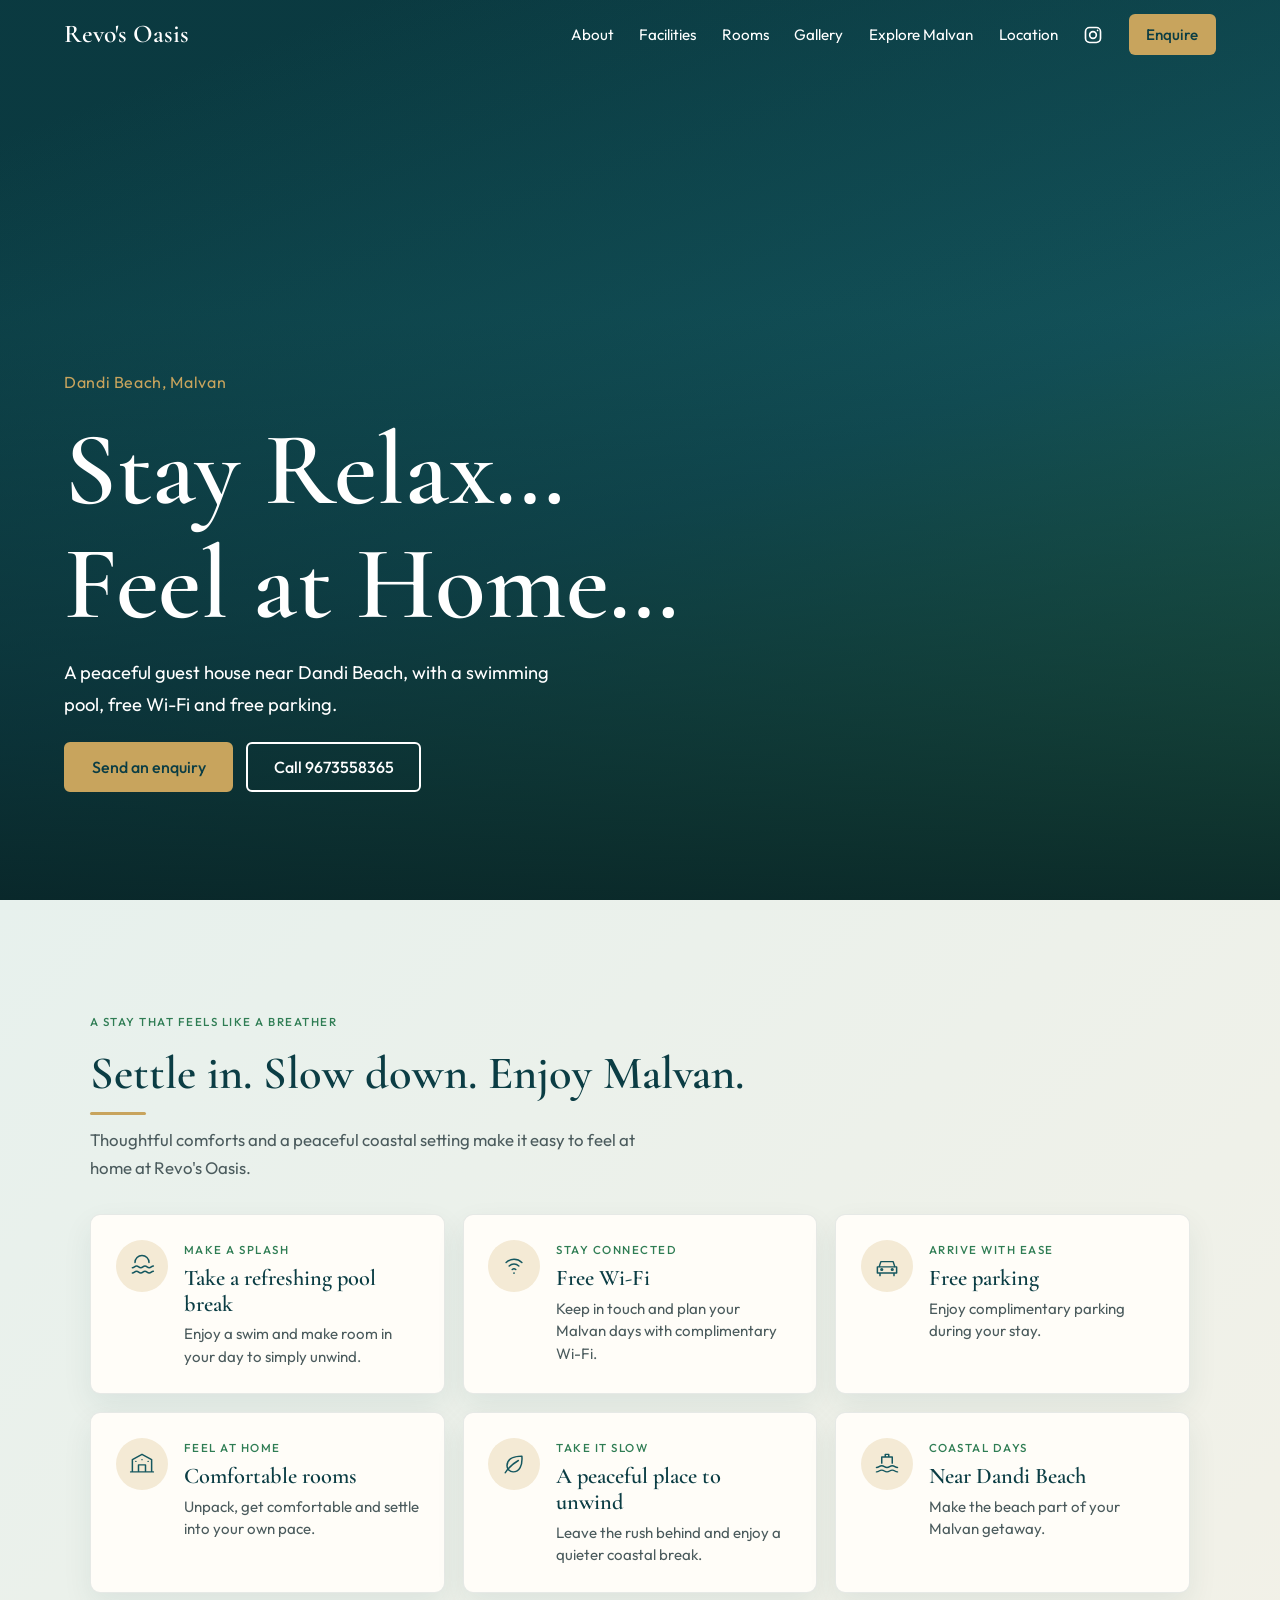
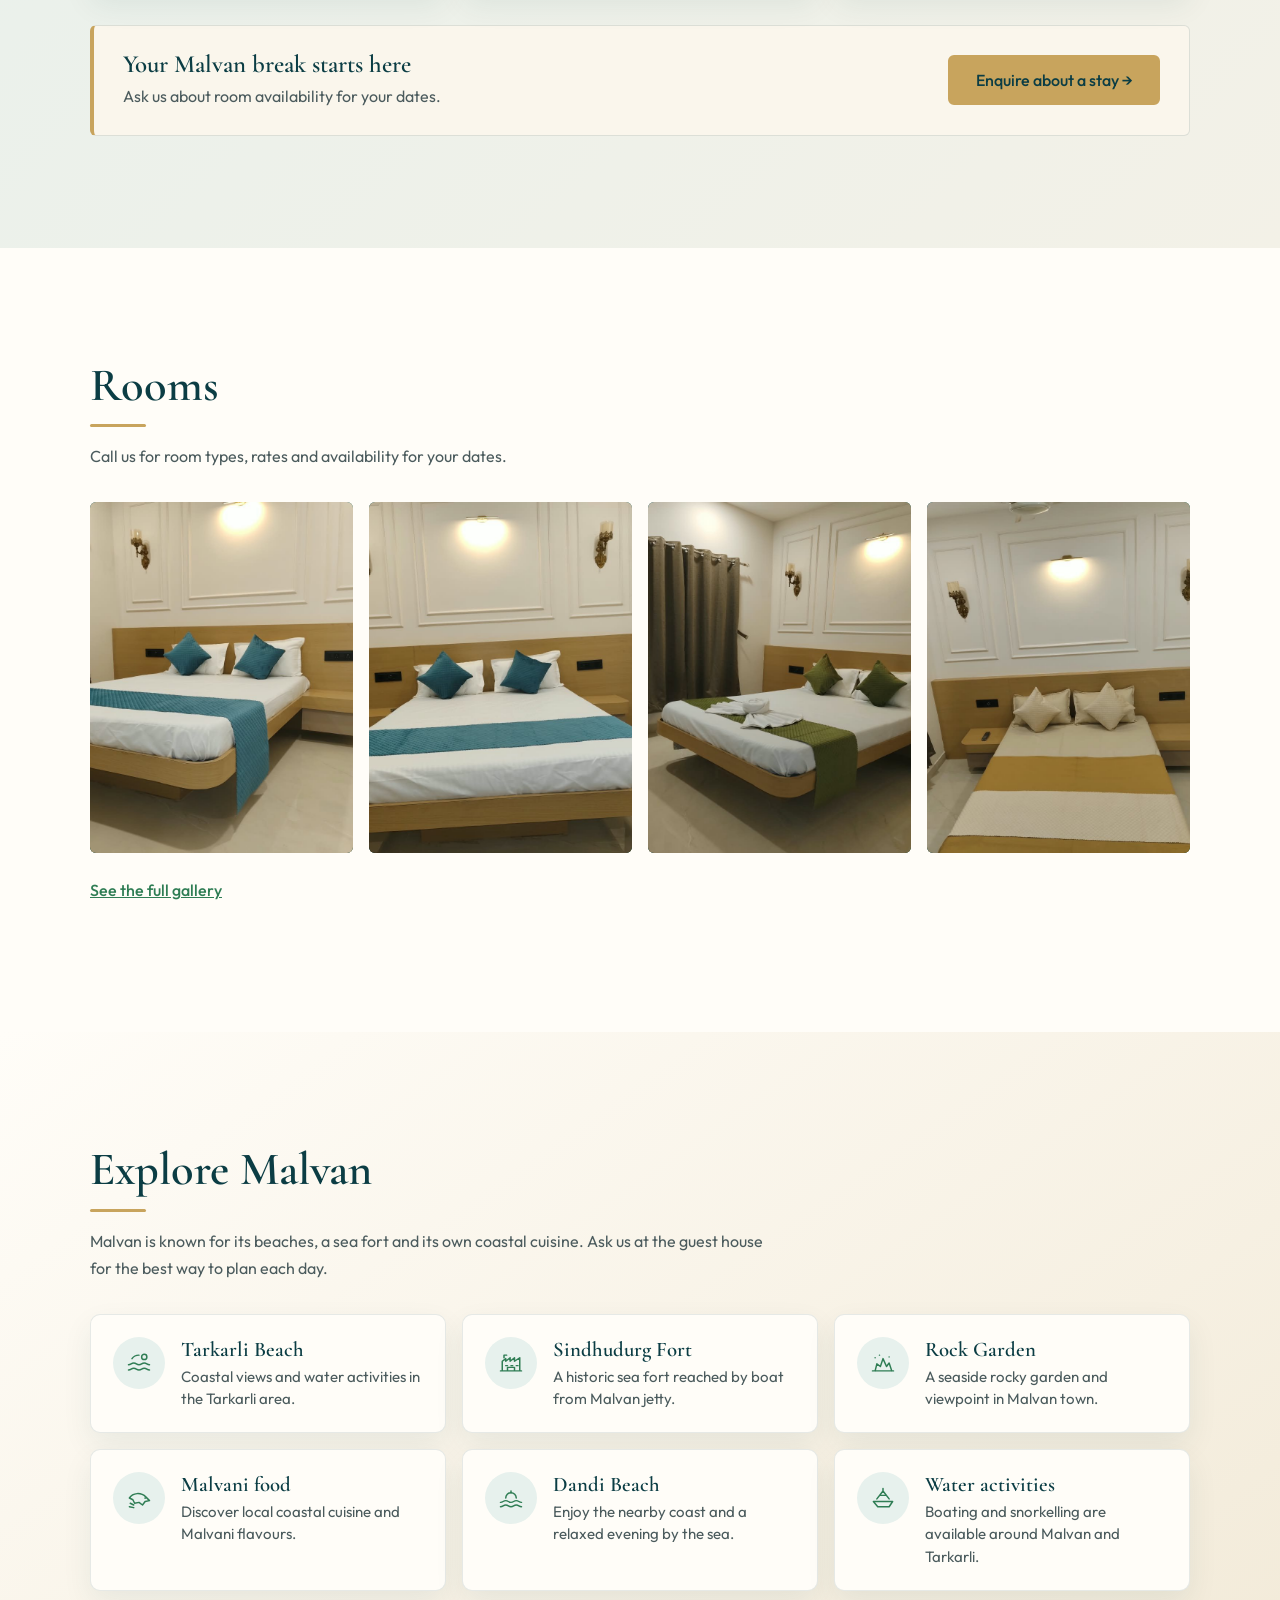
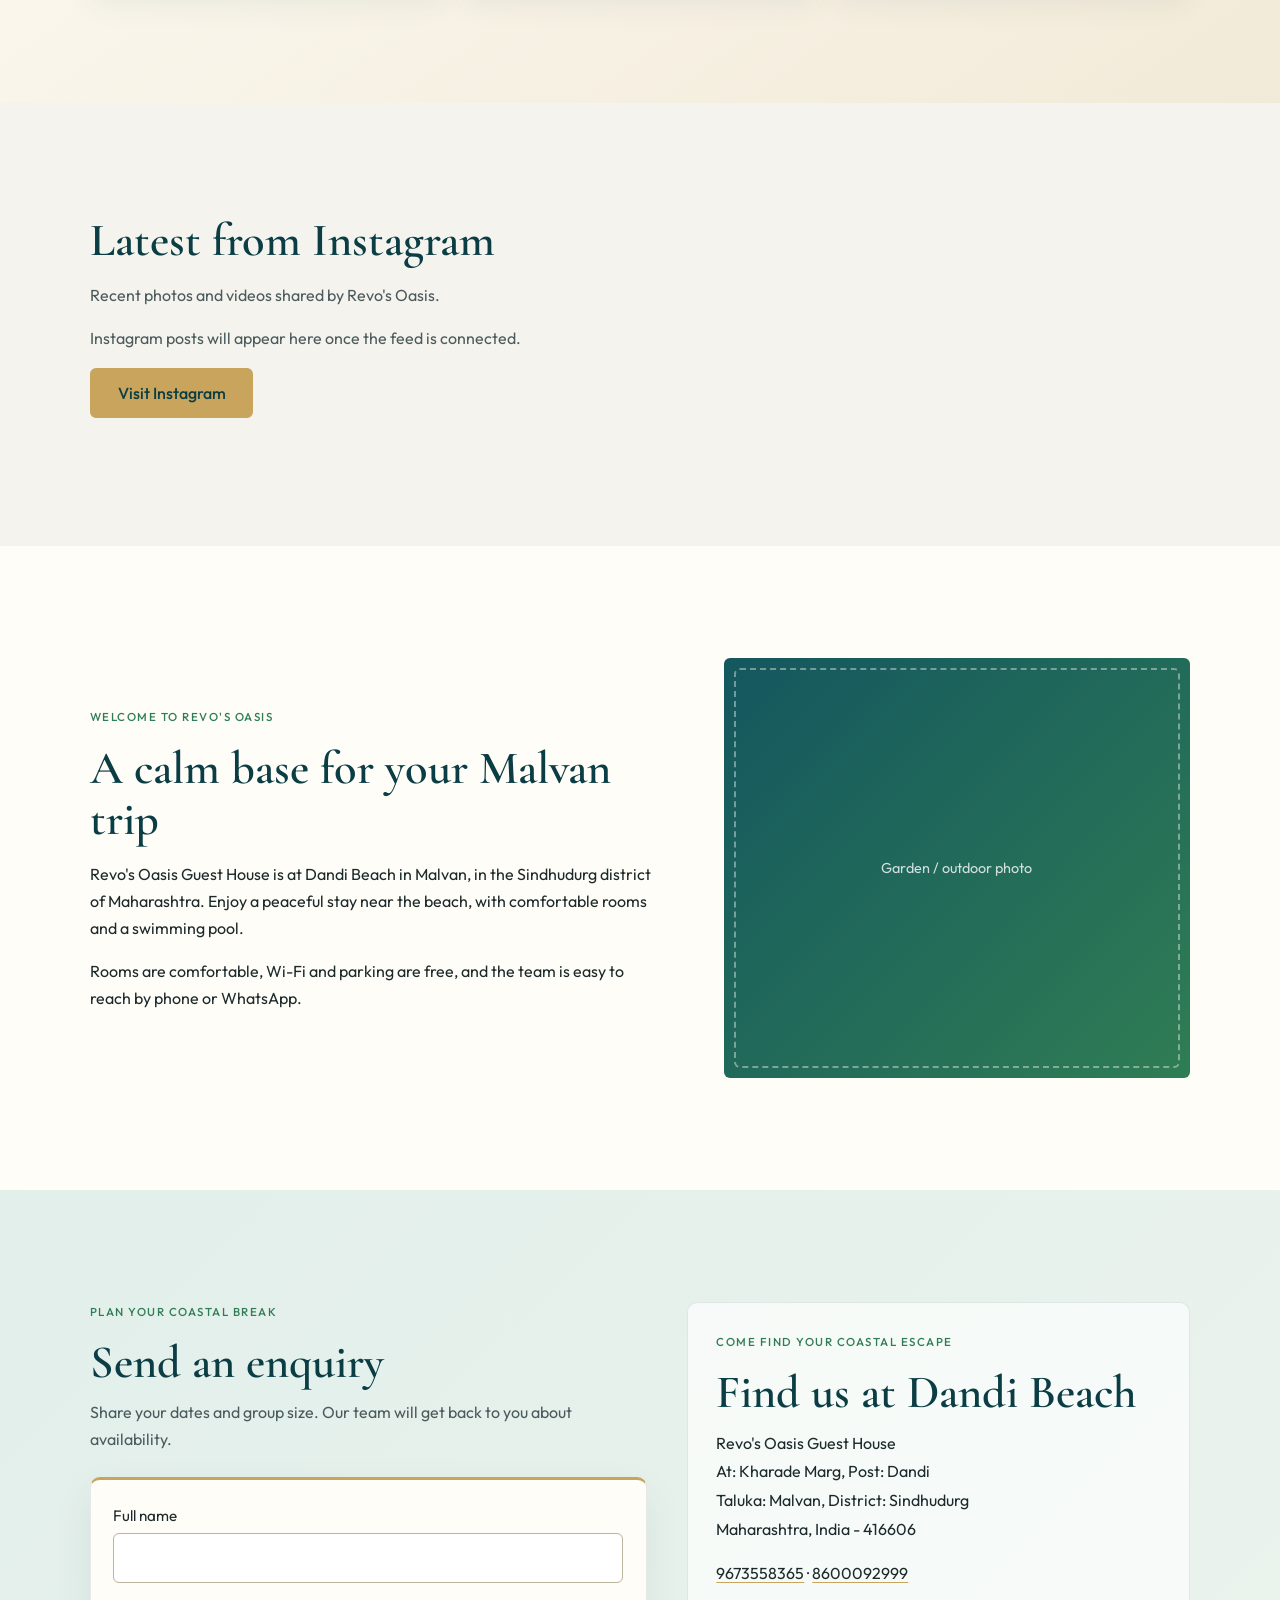
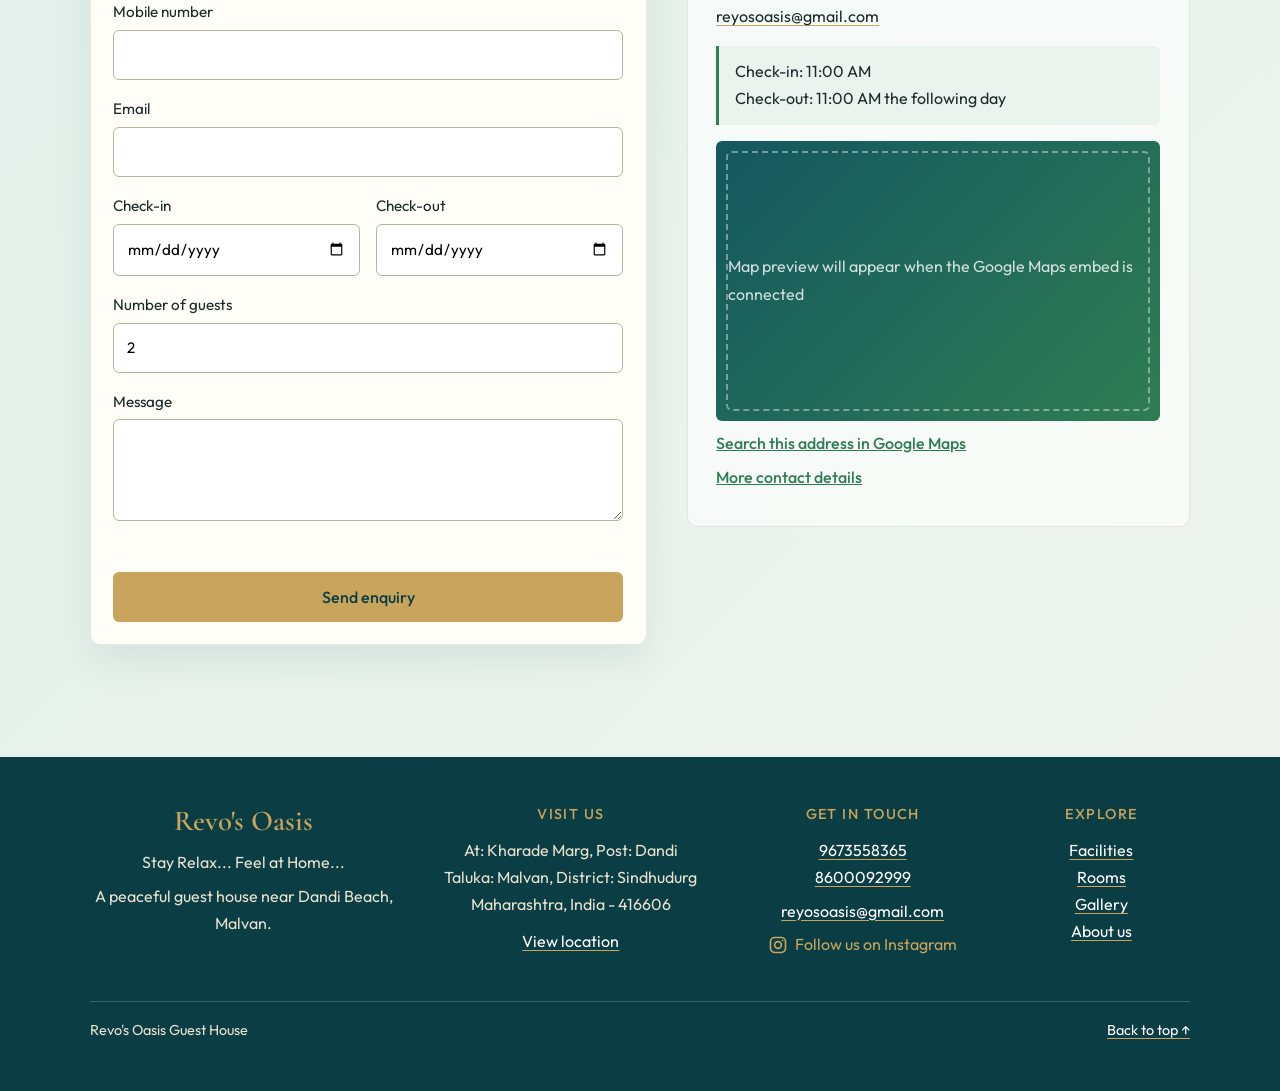
==== index.html @ 160de195 "Initial Revo's Oasis website" ====
<!DOCTYPE html>
<html lang="en">
<head>
<meta charset="UTF-8">
<meta name="viewport" content="width=device-width, initial-scale=1">
<title>Revo's Oasis Guest House | Stay Near Dandi Beach, Malvan</title>
<meta name="description" content="Revo's Oasis Guest House at Dandi Beach, Malvan, Sindhudurg offers comfortable rooms, a swimming pool, free Wi-Fi and free parking.">
<link rel="canonical" href="https://YOUR-DOMAIN/">
<meta property="og:type" content="website">
<meta property="og:title" content="Revo's Oasis Guest House, Dandi Beach, Malvan">
<meta property="og:description" content="Stay at Dandi Beach in Malvan, with comfortable rooms, a swimming pool, free Wi-Fi and free parking.">
<meta property="og:image" content="https://YOUR-DOMAIN/images/room-1.jpg">
<meta property="og:url" content="https://YOUR-DOMAIN/">
<link rel="preconnect" href="https://fonts.googleapis.com">
<link rel="preconnect" href="https://fonts.gstatic.com" crossorigin>
<link href="https://fonts.googleapis.com/css2?family=Cormorant+Garamond:ital,wght@0,500;0,600;1,500&family=Outfit:wght@400;500&display=swap" rel="stylesheet">
<link rel="stylesheet" href="css/style.css">
<link rel="stylesheet" href="css/responsive.css">
<script type="application/ld+json">
{"@context":"https://schema.org","@type":"LodgingBusiness","name":"Revo's Oasis Guest House",
"slogan":"Stay Relax... Feel at Home...","telephone":["+919673558365","+918600092999"],
"address":{"@type":"PostalAddress","streetAddress":"Kharade Marg, Post Dandi","addressLocality":"Malvan","addressRegion":"Maharashtra","postalCode":"416606","addressCountry":"IN"},
"email":"reyosoasis@gmail.com",
"checkinTime":"11:00:00","checkoutTime":"11:00:00",
"amenityFeature":[{"@type":"LocationFeatureSpecification","name":"Swimming pool","value":true},{"@type":"LocationFeatureSpecification","name":"Free Wi-Fi","value":true},{"@type":"LocationFeatureSpecification","name":"Free parking","value":true}],
"url":"https://YOUR-DOMAIN/","sameAs":["https://www.instagram.com/reyos_oasis/"]}
</script>
</head>
<body>
<a class="skip" href="#main">Skip to content</a>
<header class="nav" id="nav">
  <a class="brand" href="index.html">Revo's Oasis</a>
  <button class="menu-btn" id="menuBtn" aria-expanded="false" aria-controls="menu">Menu</button>
  <nav id="menu" aria-label="Main">
    <a href="#about">About</a><a href="#facilities">Facilities</a><a href="#rooms">Rooms</a>
    <a href="gallery.html">Gallery</a><a href="#explore">Explore Malvan</a><a href="#location">Location</a>
    <a class="ig-link" href="https://www.instagram.com/reyos_oasis/" target="_blank" rel="noopener noreferrer" aria-label="Revo's Oasis on Instagram (opens in new tab)"><svg viewBox="0 0 24 24" width="20" height="20" fill="none" stroke="currentColor" stroke-width="2" aria-hidden="true"><rect x="3" y="3" width="18" height="18" rx="5"/><circle cx="12" cy="12" r="4"/><circle cx="17.5" cy="6.5" r="1" fill="currentColor" stroke="none"/></svg></a><a class="btn-sm" href="#enquiry">Enquire</a>
  </nav>
</header>

<main id="main">
<section class="hero" id="top">
  <img data-ph-hero src="images/hero.jpg" alt="Revo's Oasis Guest House near Dandi Beach, Malvan" onerror="this.remove()">
  <div class="hero-text">
    <p class="kicker">Dandi Beach, Malvan</p>
    <h1>Stay Relax…<br>Feel at Home…</h1>
    <p class="lead">A peaceful guest house near Dandi Beach, with a swimming pool, free Wi-Fi and free parking.</p>
    <div class="actions"><a class="btn" href="#enquiry">Send an enquiry</a><a class="btn ghost" href="tel:+919673558365">Call 9673558365</a></div>
  </div>
</section>

<section class="sec tint" id="facilities">
  <div class="wrap">
    <div class="feature-intro">
      <p class="feature-kicker">A STAY THAT FEELS LIKE A BREATHER</p>
      <h2>Settle in. Slow down. Enjoy Malvan.</h2>
      <p class="sub">Thoughtful comforts and a peaceful coastal setting make it easy to feel at home at Revo's Oasis.</p>
    </div>
    <div class="feature-grid">
      <article class="feature-card">
        <span class="feature-icon"><svg viewBox="0 0 32 32" aria-hidden="true"><path d="M5 18c2.4 0 2.4-2 4.8-2s2.4 2 4.8 2 2.4-2 4.8-2 2.4 2 4.8 2 2.4-2 4.8-2M5 24c2.4 0 2.4-2 4.8-2s2.4 2 4.8 2 2.4-2 4.8-2 2.4 2 4.8 2 2.4-2 4.8-2"/><path d="M8 12a8 8 0 0 1 16 0"/></svg></span>
        <div><span class="feature-label">MAKE A SPLASH</span><h3>Take a refreshing pool break</h3><p>Enjoy a swim and make room in your day to simply unwind.</p></div>
      </article>
      <article class="feature-card">
        <span class="feature-icon"><svg viewBox="0 0 32 32" aria-hidden="true"><path d="M7 12a13 13 0 0 1 18 0M10.5 16a8 8 0 0 1 11 0M14 20a3 3 0 0 1 4 0"/><circle cx="16" cy="24" r="1" fill="currentColor" stroke="none"/></svg></span>
        <div><span class="feature-label">STAY CONNECTED</span><h3>Free Wi-Fi</h3><p>Keep in touch and plan your Malvan days with complimentary Wi-Fi.</p></div>
      </article>
      <article class="feature-card">
        <span class="feature-icon"><svg viewBox="0 0 32 32" aria-hidden="true"><path d="m7 17 2-6h14l2 6M5 17h22v7H5zM8 24v3m16-3v3"/><circle cx="10" cy="20" r="1"/><circle cx="22" cy="20" r="1"/></svg></span>
        <div><span class="feature-label">ARRIVE WITH EASE</span><h3>Free parking</h3><p>Enjoy complimentary parking during your stay.</p></div>
      </article>
      <article class="feature-card">
        <span class="feature-icon"><svg viewBox="0 0 32 32" aria-hidden="true"><path d="M5 24V11l11-6 11 6v13M3 25h26M12 24v-7h8v7"/><path d="M9 13h.01M16 11h.01M23 13h.01"/></svg></span>
        <div><span class="feature-label">FEEL AT HOME</span><h3>Comfortable rooms</h3><p>Unpack, get comfortable and settle into your own pace.</p></div>
      </article>
      <article class="feature-card">
        <span class="feature-icon"><svg viewBox="0 0 32 32" aria-hidden="true"><path d="M25 7C14 7 8 11 8 18a7 7 0 0 0 7 7c7 0 11-7 10-18Z"/><path d="M6 26c4-7 8-10 15-14"/></svg></span>
        <div><span class="feature-label">TAKE IT SLOW</span><h3>A peaceful place to unwind</h3><p>Leave the rush behind and enjoy a quieter coastal break.</p></div>
      </article>
      <article class="feature-card">
        <span class="feature-icon"><svg viewBox="0 0 32 32" aria-hidden="true"><path d="M4 20c3 0 3-2 6-2s3 2 6 2 3-2 6-2 3 2 6 2M4 25c3 0 3-2 6-2s3 2 6 2 3-2 6-2 3 2 6 2"/><path d="M10 15V8h12v7M14 8V5h4v3"/></svg></span>
        <div><span class="feature-label">COASTAL DAYS</span><h3>Near Dandi Beach</h3><p>Make the beach part of your Malvan getaway.</p></div>
      </article>
    </div>
    <div class="feature-cta">
      <div><h3>Your Malvan break starts here</h3><p>Ask us about room availability for your dates.</p></div>
      <a class="btn" href="#enquiry">Enquire about a stay <span aria-hidden="true">→</span></a>
    </div>
  </div>
</section>

<section class="sec" id="rooms">
  <div class="wrap">
    <h2>Rooms</h2>
    <p class="sub">Call us for room types, rates and availability for your dates.</p>
    <div class="grid4"><figure class="ph" data-ph="Room photo"><img src="images/room-1.jpg" alt="Guest bedroom with teal cushions, wooden bed and wall lights at Revo's Oasis, Malvan" width="1280" height="960" loading="lazy" decoding="async"><figcaption>Teal room</figcaption></figure><figure class="ph" data-ph="Room photo"><img src="images/room-2.jpg" alt="Double bed with teal bed runner and panelled wall at Revo's Oasis Guest House" width="1280" height="960" loading="lazy" decoding="async"><figcaption>Teal room, front view</figcaption></figure><figure class="ph" data-ph="Room photo"><img src="images/room-3.jpg" alt="Room with olive green bedding and curtains at Revo's Oasis Guest House, Malvan" width="1280" height="960" loading="lazy" decoding="async"><figcaption>Olive green room</figcaption></figure><figure class="ph" data-ph="Room photo"><img src="images/room-4.jpg" alt="Room with gold and cream bedding and wall lights at Revo's Oasis Guest House" width="1280" height="960" loading="lazy" decoding="async"><figcaption>Gold and cream room</figcaption></figure></div>
    <p><a class="link" href="gallery.html">See the full gallery</a></p>
  </div>
</section>

<section class="sec" id="explore">
  <div class="wrap">
    <h2>Explore Malvan</h2>
    <p class="sub">Malvan is known for its beaches, a sea fort and its own coastal cuisine. Ask us at the guest house for the best way to plan each day.</p>
    <div class="places-grid">
      <article class="place-card">
        <span class="place-icon"><svg viewBox="0 0 32 32" aria-hidden="true"><path d="M4 18c3 0 3-2 6-2s3 2 6 2 3-2 6-2 3 2 6 2M4 24c3 0 3-2 6-2s3 2 6 2 3-2 6-2 3 2 6 2"/><circle cx="22" cy="9" r="3"/><path d="M8 11c2-3 5-4 8-4"/></svg></span>
        <div><h3>Tarkarli Beach</h3><p>Coastal views and water activities in the Tarkarli area.</p></div>
      </article>
      <article class="place-card">
        <span class="place-icon"><svg viewBox="0 0 32 32" aria-hidden="true"><path d="M4 25h24M6 25V14l4-3v3l5-4v4l5-4v4l6-4v15M10 19h2m4 0h2m4 0h2M12 25v-4h8v4"/><path d="M8 10V7h3"/></svg></span>
        <div><h3>Sindhudurg Fort</h3><p>A historic sea fort reached by boat from Malvan jetty.</p></div>
      </article>
      <article class="place-card">
        <span class="place-icon"><svg viewBox="0 0 32 32" aria-hidden="true"><path d="M4 25h24M7 25l2-8 4 3 3-9 4 9 3-4 3 9"/><path d="M7 10h.01M12 7h.01M23 9h.01"/></svg></span>
        <div><h3>Rock Garden</h3><p>A seaside rocky garden and viewpoint in Malvan town.</p></div>
      </article>
      <article class="place-card">
        <span class="place-icon"><svg viewBox="0 0 32 32" aria-hidden="true"><path d="M5 16c4-6 13-7 19-1l4 4-5 1-3 4-4-3-5 1-2-4-4-2Z"/><circle cx="23" cy="16" r="1" fill="currentColor" stroke="none"/><path d="m6 22 4 2m-5 2 5 1"/></svg></span>
        <div><h3>Malvani food</h3><p>Discover local coastal cuisine and Malvani flavours.</p></div>
      </article>
      <article class="place-card">
        <span class="place-icon"><svg viewBox="0 0 32 32" aria-hidden="true"><path d="M4 21c3 0 3-2 6-2s3 2 6 2 3-2 6-2 3 2 6 2M4 26c3 0 3-2 6-2s3 2 6 2 3-2 6-2 3 2 6 2"/><path d="M10 16a6 6 0 0 1 12 0"/><path d="M16 10v-2"/></svg></span>
        <div><h3>Dandi Beach</h3><p>Enjoy the nearby coast and a relaxed evening by the sea.</p></div>
      </article>
      <article class="place-card">
        <span class="place-icon"><svg viewBox="0 0 32 32" aria-hidden="true"><path d="M5 20h22l-4 6H10l-5-6ZM9 17l7-9 7 9M16 8V5M12 13h8"/></svg></span>
        <div><h3>Water activities</h3><p>Boating and snorkelling are available around Malvan and Tarkarli.</p></div>
      </article>
    </div>
  </div>
</section>

<section class="sec" id="instagram"><div class="wrap">
<h2>Latest from Instagram</h2>
<p class="sub">Recent photos and videos shared by Revo's Oasis.</p>
<p id="instagramFeedStatus" class="sub" role="status" aria-live="polite">Loading Instagram posts…</p>
<div class="ig-grid" id="instagramFeed"></div>
<p><a class="btn" href="https://www.instagram.com/reyos_oasis/" target="_blank" rel="noopener noreferrer">Visit Instagram</a></p>
</div></section>

<section class="sec about-after-instagram" id="about">
  <div class="wrap two">
    <div>
      <p class="feature-kicker">WELCOME TO REVO'S OASIS</p>
      <h2>A calm base for your Malvan trip</h2>
      <p>Revo's Oasis Guest House is at Dandi Beach in Malvan, in the Sindhudurg district of Maharashtra. Enjoy a peaceful stay near the beach, with comfortable rooms and a swimming pool.</p>
      <p>Rooms are comfortable, Wi-Fi and parking are free, and the team is easy to reach by phone or WhatsApp.</p>
    </div>
    <div class="ph ph-tall" data-ph="Garden / outdoor photo"><img src="images/about.jpg" alt="Garden and outdoor area at Revo's Oasis Guest House" loading="lazy" onerror="this.remove()"></div>
  </div>
</section>

<section class="sec contact-enquiry" id="location">
  <div class="wrap booking-location">
    <div class="booking-panel" id="enquiry">
      <p class="feature-kicker">PLAN YOUR COASTAL BREAK</p>
      <h2>Send an enquiry</h2>
      <p class="sub">Share your dates and group size. Our team will get back to you about availability.</p>
      <form id="enqForm" novalidate>
        <label>Full name<input name="name" required autocomplete="name"></label>
        <label>Mobile number<input name="mobile" type="tel" required pattern="\+?[0-9 ]{10,19}" maxlength="20" title="Enter 10 to 15 digits; a leading + and spaces are optional." autocomplete="tel"></label>
        <label>Email<input name="email" type="email" autocomplete="email"></label>
        <div class="row">
          <label>Check-in<input name="checkin" type="date" required></label>
          <label>Check-out<input name="checkout" type="date" required></label>
        </div>
        <label>Number of guests<input name="guests" type="number" min="1" max="30" value="2" required></label>
        <label>Message<textarea name="message" rows="3"></textarea></label>
        <input class="hp" name="website" tabindex="-1" autocomplete="off" aria-hidden="true">
        <p class="err" id="formErr" role="alert"></p>
        <div id="fallback" class="fallback" hidden><p>Your details are still in the form. You can also send them to us directly:</p><a class="btn ghost-dark" id="waLink" target="_blank" rel="noopener noreferrer">Send on WhatsApp</a></div>
        <button class="btn" type="submit" id="sendBtn">Send enquiry</button>
      </form>
      <div id="done" class="done" hidden tabindex="-1">
        <svg class="tick" viewBox="0 0 52 52" width="64" height="64" aria-hidden="true"><circle cx="26" cy="26" r="24" fill="none" stroke="#c8a45d" stroke-width="2"/><path d="M15 27l8 8 14-16" fill="none" stroke="#2f7d54" stroke-width="3.5" stroke-linecap="round" stroke-linejoin="round"/></svg>
        <h3>Thank You for Choosing Revo's Oasis!</h3>
        <p>Your enquiry has been received successfully.</p>
        <p>We are delighted that you're considering Revo's Oasis for your stay in Malvan.</p>
        <p>To help us understand your requirements better, please complete our guest details form.</p>
        <a class="btn pulse" id="gfLink" target="_blank" rel="noopener noreferrer">COMPLETE GUEST DETAILS &rarr;</a>
      </div>
    </div>
    <aside class="location-panel" aria-labelledby="location-heading">
      <p class="feature-kicker">COME FIND YOUR COASTAL ESCAPE</p>
      <h2 id="location-heading">Find us at Dandi Beach</h2>
      <p class="location-address">Revo's Oasis Guest House<br>At: Kharade Marg, Post: Dandi<br>Taluka: Malvan, District: Sindhudurg<br>Maharashtra, India - 416606</p>
      <p><a class="location-link" href="tel:+919673558365">9673558365</a><span aria-hidden="true"> · </span><a class="location-link" href="tel:+918600092999">8600092999</a></p>
      <p><a class="location-link" href="mailto:reyosoasis@gmail.com">reyosoasis@gmail.com</a></p>
      <p class="location-hours">Check-in: 11:00 AM<br>Check-out: 11:00 AM the following day</p>
      <div class="map-box" id="mapBox" data-ph="Map preview will appear when the Google Maps embed is connected"></div>
      <p class="location-directions"><a class="link" href="https://www.google.com/maps/search/?api=1&amp;query=Kharade+Marg%2C+Dandi%2C+Malvan%2C+Sindhudurg%2C+416606" target="_blank" rel="noopener noreferrer">Search this address in Google Maps</a></p>
      <p class="location-directions"><a class="link" href="contact.html">More contact details</a></p>
    </aside>
  </div>
</section>
</main>

<footer class="foot home-foot">
  <div class="wrap footer-grid">
    <div class="footer-brand">
      <a class="brand" href="#top">Revo's Oasis</a>
      <p>Stay Relax... Feel at Home...</p>
      <p>A peaceful guest house near Dandi Beach, Malvan.</p>
    </div>
    <div>
      <h2>Visit us</h2>
      <address>At: Kharade Marg, Post: Dandi<br>Taluka: Malvan, District: Sindhudurg<br>Maharashtra, India - 416606</address>
      <a class="footer-link" href="#location">View location</a>
    </div>
    <div>
      <h2>Get in touch</h2>
      <p><a class="footer-link" href="tel:+919673558365">9673558365</a><br><a class="footer-link" href="tel:+918600092999">8600092999</a></p>
      <p><a class="footer-link" href="mailto:reyosoasis@gmail.com">reyosoasis@gmail.com</a></p>
      <p class="foot-ig"><a href="https://www.instagram.com/reyos_oasis/" target="_blank" rel="noopener noreferrer"><svg viewBox="0 0 24 24" width="20" height="20" fill="none" stroke="currentColor" stroke-width="2" aria-hidden="true"><rect x="3" y="3" width="18" height="18" rx="5"/><circle cx="12" cy="12" r="4"/><circle cx="17.5" cy="6.5" r="1" fill="currentColor" stroke="none"/></svg> Follow us on Instagram</a></p>
    </div>
    <div>
      <h2>Explore</h2>
      <p><a class="footer-link" href="#facilities">Facilities</a><br><a class="footer-link" href="#rooms">Rooms</a><br><a class="footer-link" href="gallery.html">Gallery</a><br><a class="footer-link" href="#about">About us</a></p>
    </div>
  </div>
  <div class="wrap footer-bottom"><span>Revo's Oasis Guest House</span><a class="footer-link" href="#top">Back to top ↑</a></div>
</footer>
<script src="js/script.js"></script>
</body>
</html>
---- css/style.css ----
:root{--teal:#0b3d44;--teal2:#14575f;--green:#2f7d54;--ivory:#faf6ec;--sand:#f0e9d6;--gold:#c8a45d;--ink:#1c2a2c;
--seafoam:#e7f1ed;--shell:#fffdf8;--mist:#f4f3ed;
--serif:'Cormorant Garamond',Georgia,serif;--sans:'Outfit',system-ui,sans-serif;--r:6px}
*{box-sizing:border-box;margin:0}
html{scroll-behavior:smooth;scroll-padding-top:72px}
body{font:400 1rem/1.7 var(--sans);color:var(--ink);background:var(--ivory)}
h1,h2,.brand{font-family:var(--serif);font-weight:600;color:var(--teal);line-height:1.1}
h2{font-size:clamp(2rem,4vw,2.9rem);margin-bottom:1rem}
p{max-width:62ch;margin-bottom:1rem}
a{color:inherit}
:focus-visible{outline:3px solid var(--gold);outline-offset:3px}
.skip{position:absolute;left:-999px}.skip:focus{left:8px;top:8px;background:#fff;padding:.5rem;z-index:99}
.nav{position:fixed;inset:0 0 auto;z-index:50;display:flex;justify-content:space-between;align-items:center;padding:.9rem 5vw;transition:background .3s}
.nav .brand{font-size:1.6rem;color:#fff;text-decoration:none}
.nav nav{display:flex;gap:1.6rem;align-items:center}
.nav nav a{color:#fff;text-decoration:none;font-size:.95rem}
.nav.solid{background:var(--teal);box-shadow:0 2px 12px rgba(0,0,0,.2)}
.menu-btn{display:none;background:none;border:1px solid #fff;color:#fff;padding:.4rem .9rem;border-radius:var(--r);font:inherit}
.btn-sm{background:var(--gold);color:var(--teal)!important;padding:.45rem 1.1rem;border-radius:var(--r);font-weight:500}
.hero{position:relative;min-height:100svh;display:grid;align-items:end;background:linear-gradient(160deg,var(--teal) 10%,var(--teal2) 55%,var(--green));overflow:hidden}
.hero img{position:absolute;inset:0;width:100%;height:100%;object-fit:cover;animation:settle 2.4s ease-out both}
.hero::after{content:"";position:absolute;inset:0;background:linear-gradient(0deg,rgba(6,30,34,.85),rgba(6,30,34,.1) 65%)}
.hero-text{position:relative;z-index:2;padding:0 5vw 12vh;color:#fff}
.hero h1{color:#fff;font-size:clamp(3rem,9vw,6.5rem);margin:.4rem 0 1rem}
.kicker{color:var(--gold);letter-spacing:.04em}
.lead{font-size:1.15rem;max-width:44ch}
@keyframes settle{from{transform:scale(1.08)}to{transform:scale(1)}}
.actions{display:flex;flex-wrap:wrap;gap:.8rem;margin-top:1.4rem}
.btn{display:inline-block;background:var(--gold);color:var(--teal);padding:.8rem 1.6rem;border-radius:var(--r);text-decoration:none;font:500 1rem var(--sans);border:2px solid var(--gold);cursor:pointer}
.btn:hover{background:#d8b872}
.btn.ghost{background:transparent;color:#fff;border-color:#fff}
.after .btn.ghost{color:var(--teal);border-color:var(--teal)}
.link{color:var(--green);font-weight:500}
.sec{padding:clamp(3.5rem,9vw,7rem) 5vw}
.tint{background:var(--sand)}
.wrap{max-width:1100px;margin:auto}.narrow{max-width:620px}
.two{display:grid;grid-template-columns:1.1fr .9fr;gap:4rem;align-items:center}
.sub{color:#4b5b5d}
.ph{position:relative;background:linear-gradient(135deg,var(--teal2),var(--green));border-radius:var(--r);overflow:hidden;min-height:240px}
.ph-tall{min-height:420px}
.ph img{position:absolute;inset:0;width:100%;height:100%;object-fit:cover}
figure.ph figcaption{position:absolute;left:0;bottom:0;right:0;padding:.7rem 1rem;color:#fff;background:linear-gradient(0deg,rgba(0,0,0,.6),transparent)}
.grid3{display:grid;grid-template-columns:repeat(3,1fr);gap:1rem;margin:2rem 0 1.5rem}
.fac{list-style:none;padding:0;display:grid;grid-template-columns:repeat(3,1fr);gap:0;margin-top:2rem;border-top:1px solid var(--gold)}
.fac li{padding:1.4rem 1.2rem 1.4rem 0;border-bottom:1px solid rgba(200,164,93,.5)}
.fac strong{display:block;font:600 1.5rem var(--serif);color:var(--teal)}
.fac span{color:#4b5b5d}
.feature-grid,.places-grid{display:grid;grid-template-columns:repeat(3,minmax(0,1fr));gap:1rem;margin-top:2rem}
.feature-card,.place-card{display:flex;align-items:flex-start;gap:1rem;padding:1.35rem;background:rgba(255,255,255,.76);border:1px solid rgba(11,61,68,.08);border-radius:10px;box-shadow:0 8px 24px rgba(11,61,68,.055);transition:transform .2s ease,box-shadow .2s ease}
.feature-card:hover,.place-card:hover{transform:translateY(-3px);box-shadow:0 12px 28px rgba(11,61,68,.1)}
.feature-icon,.place-icon{width:3.25rem;height:3.25rem;flex:0 0 3.25rem;display:grid;place-items:center;color:var(--teal2);background:var(--sand);border-radius:50%}
.feature-icon svg,.place-icon svg{width:1.75rem;height:1.75rem;fill:none;stroke:currentColor;stroke-width:1.7;stroke-linecap:round;stroke-linejoin:round}
.feature-card h3,.place-card h3{margin:.05rem 0 .25rem;font:600 1.3rem/1.15 var(--serif);color:var(--teal)}
.feature-card p,.place-card p{margin:0;color:#4b5b5d;font-size:.94rem;line-height:1.5}
.feature-intro{max-width:680px}
.feature-kicker,.feature-label{display:block;color:var(--green);font-size:.72rem;font-weight:500;letter-spacing:.13em}
.feature-intro h2{margin:.45rem 0 .7rem}
.feature-intro .sub{max-width:560px;margin:0;font-size:1.05rem;line-height:1.65}
.feature-grid{gap:1.1rem}
.feature-card{min-height:150px;padding:1.55rem;background:#fff;border-color:rgba(11,61,68,.09);box-shadow:0 12px 30px rgba(11,61,68,.07)}
.feature-card .feature-icon{background:var(--sand);color:var(--teal2)}
.feature-card h3{margin:.35rem 0 .45rem;font-size:1.4rem}
.feature-card p{max-width:30rem}
.feature-cta{display:flex;align-items:center;justify-content:space-between;gap:1.5rem;margin-top:2rem;padding:1.5rem 1.8rem;background:var(--ivory);border:1px solid rgba(11,61,68,.12);border-left:4px solid var(--gold);border-radius:var(--r)}
.feature-cta h3{margin:0 0 .25rem;color:var(--teal);font:600 1.55rem/1.2 var(--serif)}
.feature-cta p{margin:0;color:#4b5b5d}
.feature-cta .btn{flex-shrink:0}
.places-grid{grid-template-columns:repeat(3,minmax(0,1fr))}
.place-card{background:#fff}
body:not(.inner) #facilities{background:linear-gradient(135deg,var(--seafoam),#f3f1e7)}
body:not(.inner) #rooms{background:var(--shell)}
body:not(.inner) #explore{background:linear-gradient(145deg,var(--shell),#f2ead8)}
body:not(.inner) #instagram{background:var(--mist)}
body:not(.inner) #location{background:linear-gradient(135deg,#e2efeb,#eef4ed)}
body:not(.inner) #about{background:var(--shell)}
body:not(.inner) #facilities .feature-card,body:not(.inner) #explore .place-card{background:var(--shell);border-color:rgba(11,61,68,.1);box-shadow:0 12px 30px rgba(11,61,68,.075)}
body:not(.inner) #facilities .feature-icon{background:#f4ead5;color:var(--teal2)}
body:not(.inner) #explore .place-icon{background:var(--seafoam);color:var(--green)}
body:not(.inner) #facilities .feature-intro h2::after,body:not(.inner) #explore h2::after,body:not(.inner) #rooms h2::after{content:"";display:block;width:3.5rem;height:3px;margin-top:.85rem;border-radius:99px;background:var(--gold)}
body:not(.inner) #enquiry form{padding:1.4rem;background:var(--shell);border:1px solid rgba(11,61,68,.1);border-top:3px solid var(--gold);border-radius:10px;box-shadow:0 16px 38px rgba(11,61,68,.08)}
body:not(.inner) #enquiry input,body:not(.inner) #enquiry textarea{width:100%;min-width:0}
.booking-location{display:grid;grid-template-columns:minmax(0,1.05fr) minmax(0,.95fr);align-items:start;gap:2.5rem}
.booking-panel,.location-panel{min-width:0}
.booking-panel h2,.location-panel h2{margin:.45rem 0 .65rem}
.booking-panel>.sub{margin-bottom:1.1rem}
.location-panel{padding:1.8rem;background:rgba(255,255,255,.62);border:1px solid rgba(11,61,68,.1);border-radius:10px}
.location-address{line-height:1.8}
.location-link,.footer-link{color:inherit;text-decoration-color:var(--gold);text-underline-offset:3px}
.location-hours{padding:.75rem 1rem;background:rgba(231,241,237,.75);border-left:3px solid var(--green);border-radius:0 var(--r) var(--r) 0}
.location-panel .map-box{min-height:280px;margin:1rem 0 .6rem}
.location-directions{margin:.4rem 0}
.home-foot{text-align:left;padding:3.5rem 5vw 1.5rem}
.footer-grid{display:grid;grid-template-columns:1.3fr 1.2fr 1fr .75fr;gap:2rem;padding-bottom:2rem}
.home-foot .brand{display:inline-block;margin-bottom:.75rem;text-decoration:none}
.home-foot h2{margin:0 0 .8rem;color:var(--gold);font:500 .9rem/1.3 var(--sans);letter-spacing:.1em;text-transform:uppercase}
.home-foot p{margin:0 0 .65rem}
.home-foot address{font-style:normal;line-height:1.7;margin-bottom:.6rem}
.home-foot .footer-link{color:#fff}
.home-foot .foot-ig a{display:inline-flex;align-items:center;gap:.45rem;color:var(--gold);text-decoration:none}
.footer-bottom{display:flex;justify-content:space-between;gap:1rem;padding-top:1rem;border-top:1px solid rgba(250,246,236,.2);font-size:.9rem}
form{display:grid;gap:1rem;margin-top:1.5rem}
label{display:grid;gap:.3rem;font-size:.95rem}
input,textarea{font:inherit;padding:.7rem .8rem;border:1px solid #b9b39f;border-radius:var(--r);background:#fff}
.row{display:grid;grid-template-columns:1fr 1fr;gap:1rem}
.err{color:#a3262a;min-height:1.2em;margin:0}
.after{margin-top:1.5rem;padding:1.4rem;background:#fff;border-radius:var(--r);border-left:4px solid var(--green)}
.foot{background:var(--teal);color:#e8e2d0;text-align:center;padding:3rem 5vw}
.foot .brand{color:var(--gold);font-size:1.8rem}.foot p{margin:0 auto .4rem}
@media (prefers-reduced-motion:reduce){.hero img{animation:none}html{scroll-behavior:auto}.feature-card,.place-card{transition:none}}
/* placeholders, inner pages, gallery */
.ph[data-ph]::before{content:attr(data-ph);position:absolute;inset:0;display:grid;place-items:center;text-align:center;padding:1rem;color:rgba(255,255,255,.8);font-size:.9rem;border:2px dashed rgba(255,255,255,.4);border-radius:var(--r);margin:10px;z-index:0}
.ph img{z-index:1}
.page-head{background:linear-gradient(160deg,var(--teal),var(--teal2));color:#fff;padding:8rem 5vw 3rem}
.page-head h1{color:#fff;font-size:clamp(2.5rem,6vw,4rem)}.page-head .lead{color:#e8e2d0}
.gallery-back{display:inline-flex;align-items:center;gap:.45rem;margin-bottom:1.25rem;padding:.45rem .9rem;border:1px solid rgba(250,246,236,.55);border-radius:var(--r);color:var(--ivory);font-size:.92rem;text-decoration:none;transition:background .2s ease,color .2s ease}
.gallery-back:hover{background:var(--gold);border-color:var(--gold);color:var(--teal)}
.gallery-back span{font-size:1.15rem;line-height:1}
.inner main{min-height:70vh}
.gallery{display:grid;grid-template-columns:repeat(auto-fill,minmax(240px,1fr));gap:.8rem}
.gi{border:0;padding:0;cursor:pointer;aspect-ratio:4/3;min-height:0}
dialog#lb[open]{position:fixed;inset:0;display:grid;place-items:center;width:100vw;height:100vh;height:100dvh;max-width:none;max-height:none;margin:0;padding:0;border:0;background:transparent;overflow:hidden}
dialog::backdrop{background:rgba(0,0,0,.85)}
dialog#lb img{max-width:92vw;max-height:calc(100vh - 2rem);max-height:calc(100dvh - 2rem);width:auto;height:auto;display:block;margin:auto;border-radius:var(--r)}
dialog#lb button{position:absolute;top:1rem;right:1rem;margin:0;padding:.6rem 1rem;font:inherit;border-radius:var(--r);border:0;background:var(--gold);color:var(--teal);cursor:pointer}
.map-box{position:relative;min-height:340px;border-radius:var(--r);overflow:hidden;background:linear-gradient(135deg,var(--teal2),var(--green));margin:1.2rem 0}
.map-box iframe{position:absolute;inset:0;width:100%;height:100%;border:0}
.map-box[data-ph]:not(:has(iframe))::before{content:attr(data-ph);position:absolute;inset:0;display:grid;place-items:center;color:rgba(255,255,255,.8);border:2px dashed rgba(255,255,255,.4);margin:10px;border-radius:var(--r)}
/* instagram, rooms, enquiry success */
.ig-link{display:inline-flex;align-items:center;color:#fff}
.grid4{display:grid;grid-template-columns:repeat(4,1fr);gap:1rem;margin:2rem 0 1.5rem}
.grid4 .ph{aspect-ratio:3/4;min-height:0}
.ig-grid{display:grid;grid-template-columns:repeat(4,1fr);gap:.6rem;margin:2rem 0}
.ig-grid a{position:relative;display:block;aspect-ratio:1;overflow:hidden;border-radius:var(--r)}
.ig-grid img{width:100%;height:100%;object-fit:cover;transition:transform .6s}
.ig-grid a:hover img{transform:scale(1.05)}
.ig-grid:empty{display:none}
.cta{background:linear-gradient(160deg,var(--teal),var(--teal2));text-align:center}
.cta h2{color:#fff}.cta p{margin-inline:auto;color:#e8e2d0}
.foot-ig a{display:inline-flex;align-items:center;gap:.5rem;color:var(--gold)}
.hp{position:absolute;left:-9999px;width:1px;height:1px;opacity:0}
.btn:disabled{opacity:.6;cursor:wait}
.btn.ghost-dark{background:transparent;color:var(--teal);border-color:var(--teal)}
.fallback{padding:1rem;background:#fff;border-left:4px solid #a3262a;border-radius:var(--r)}
.done{text-align:center;padding:2.4rem 1.6rem;background:#fff;border-radius:10px;border-top:4px solid var(--gold);box-shadow:0 18px 40px rgba(11,61,68,.15);margin-top:1.5rem;animation:rise .7s ease both}
.done h3{font:600 clamp(1.7rem,5vw,2.2rem)/1.15 var(--serif);color:var(--teal);margin:1rem 0}
.done p{margin-inline:auto}
.done .btn{margin-top:1rem;font-size:1.05rem;letter-spacing:.04em}
.tick path{stroke-dasharray:50;stroke-dashoffset:50;animation:draw .8s .3s ease forwards}
.pulse{animation:glow 2.4s 1.2s ease-in-out infinite}
@keyframes rise{from{opacity:0;transform:translateY(16px) scale(.98)}to{opacity:1;transform:none}}
@keyframes draw{to{stroke-dashoffset:0}}
@keyframes glow{50%{box-shadow:0 0 0 8px rgba(200,164,93,.3)}}
@media (prefers-reduced-motion:reduce){.done,.tick path,.pulse{animation:none}.tick path{stroke-dashoffset:0}}
---- css/responsive.css ----
@media (max-width:860px){
  .menu-btn{display:block}
  .nav nav{display:none;position:absolute;top:100%;left:0;right:0;flex-direction:column;align-items:flex-start;gap:1rem;background:var(--teal);padding:1.2rem 5vw}
  .nav nav.open{display:flex}
  .two{grid-template-columns:1fr;gap:2rem}.ph-tall{min-height:280px}
  .grid3,.fac{grid-template-columns:1fr}
  .fac li{padding-right:0}
  .feature-grid,.places-grid{grid-template-columns:repeat(2,minmax(0,1fr))}
  .feature-card{min-height:0;padding:1.2rem}
  .feature-cta{align-items:flex-start;flex-direction:column}
  .booking-location{grid-template-columns:1fr;gap:2rem}
  .location-panel{order:2}
  .footer-grid{grid-template-columns:repeat(2,minmax(0,1fr))}
}
@media (max-width:480px){
  .row{grid-template-columns:1fr}.actions .btn{width:100%;text-align:center}
  .feature-grid,.places-grid{grid-template-columns:1fr;gap:.75rem}
  .feature-card,.place-card{padding:1rem;align-items:center}
  .feature-card{align-items:flex-start}
  .feature-icon,.place-icon{width:2.9rem;height:2.9rem;flex-basis:2.9rem}
  .feature-cta{padding:1.25rem}
  .feature-cta .btn{width:100%;text-align:center}
  .booking-location{gap:1.5rem}
  .location-panel{padding:1.2rem}
  .home-foot{padding:2.5rem 5vw 1.2rem}
  .footer-grid{grid-template-columns:1fr;gap:1.5rem}
  .footer-bottom{align-items:flex-start;flex-direction:column}
}
@media (max-width:860px){.grid4,.ig-grid{grid-template-columns:1fr 1fr}.ig-link{padding:.2rem 0}}
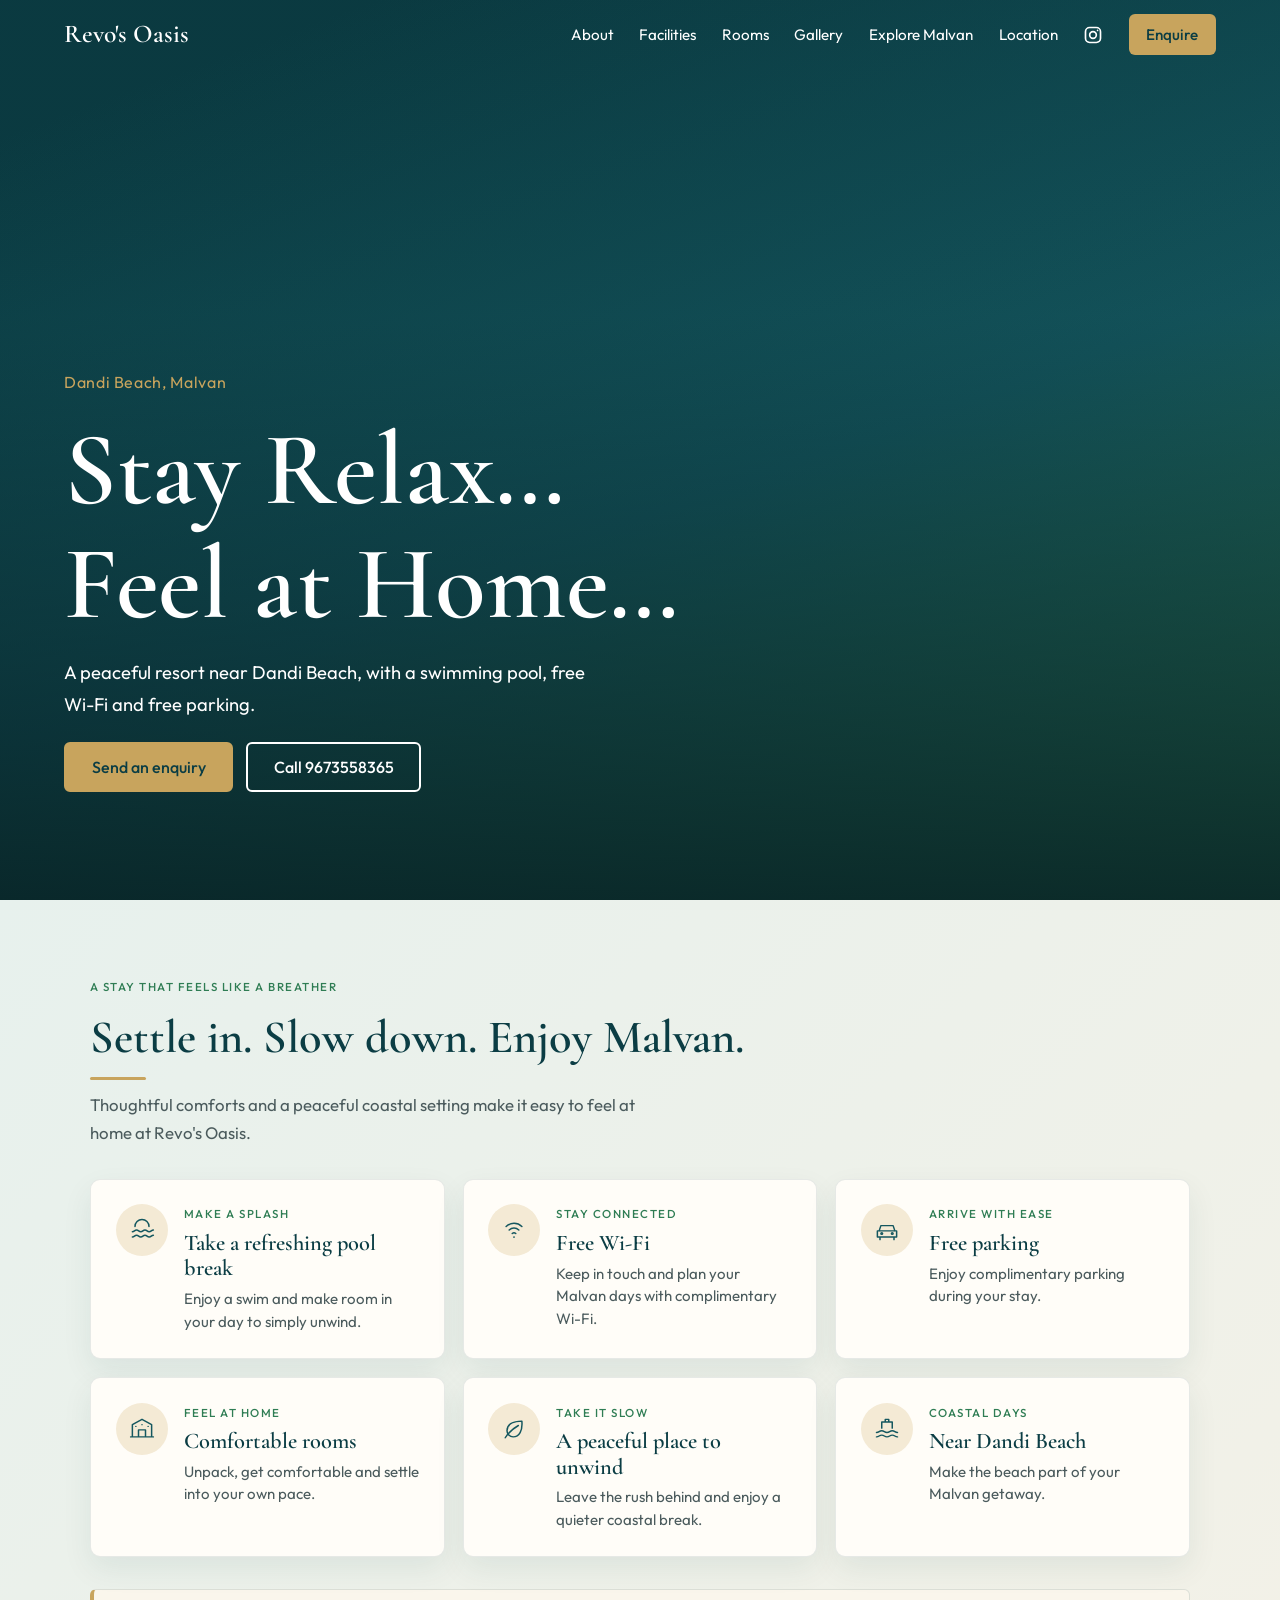
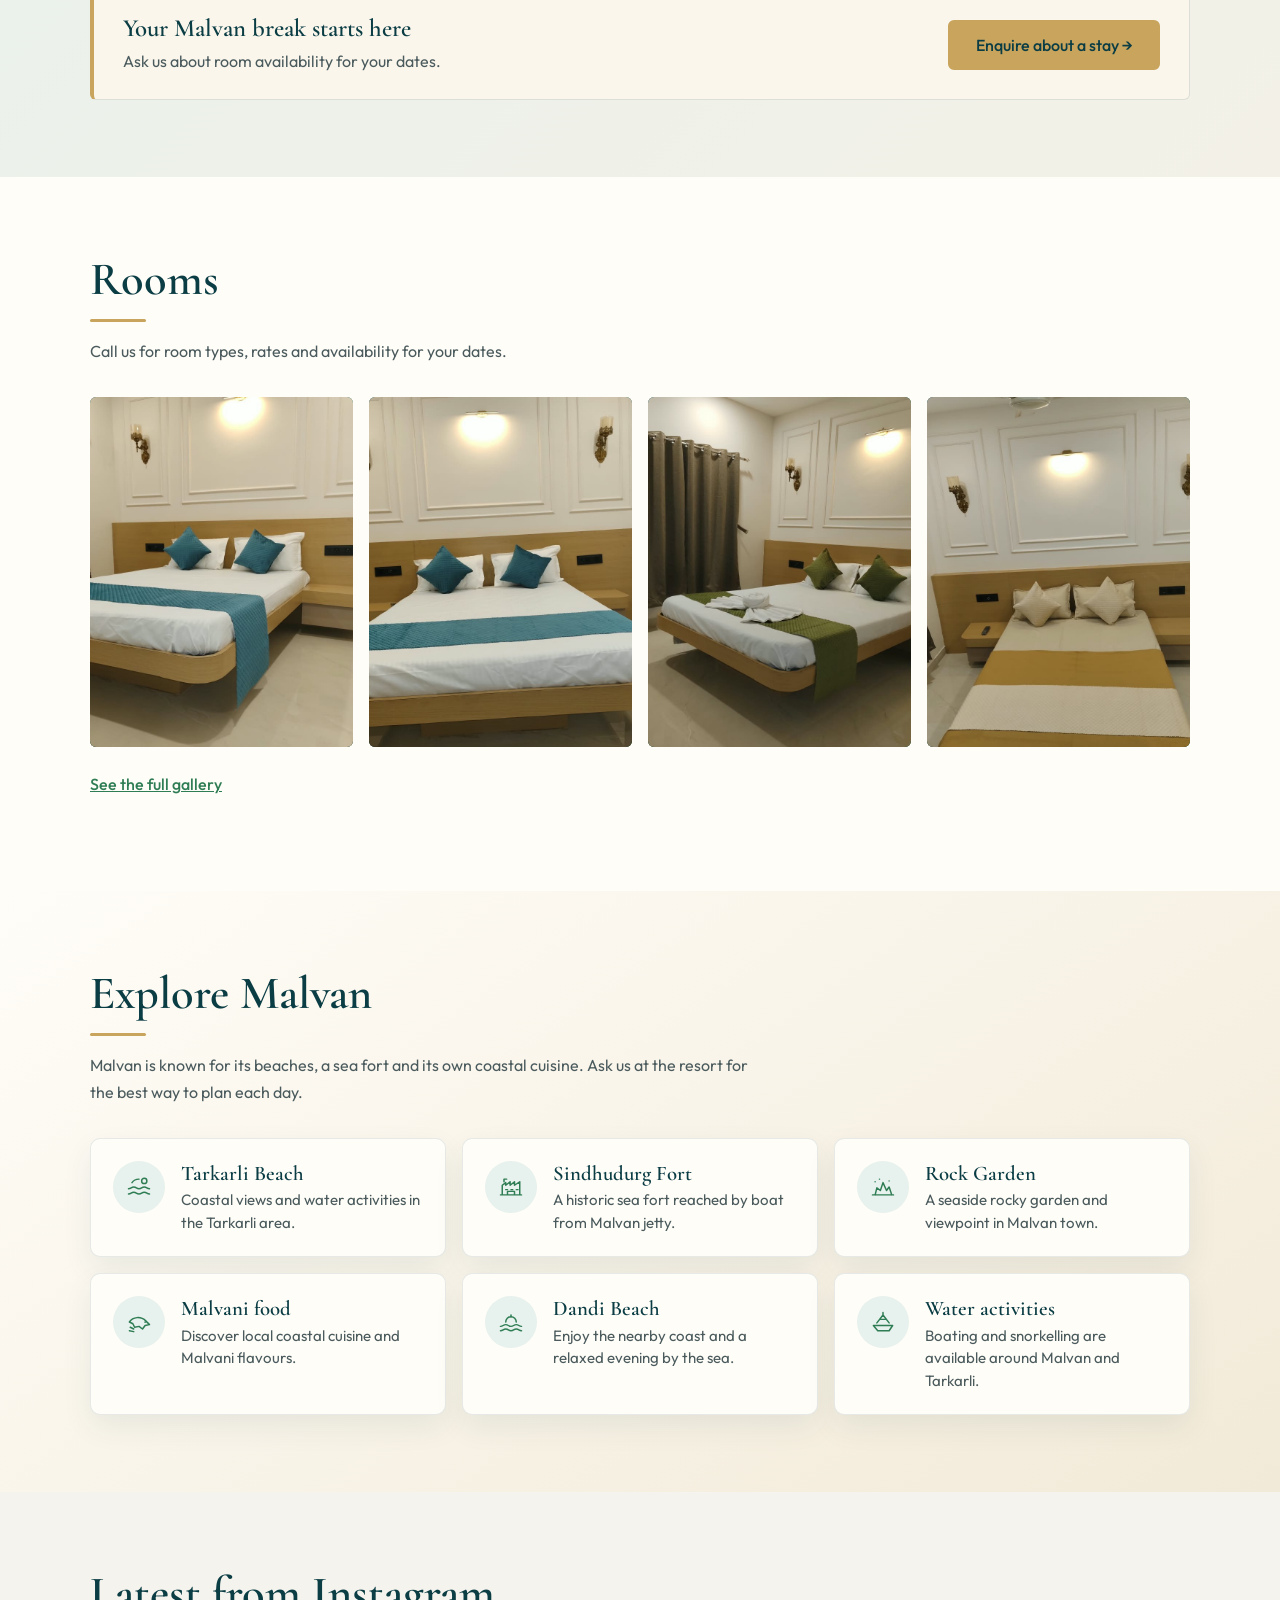
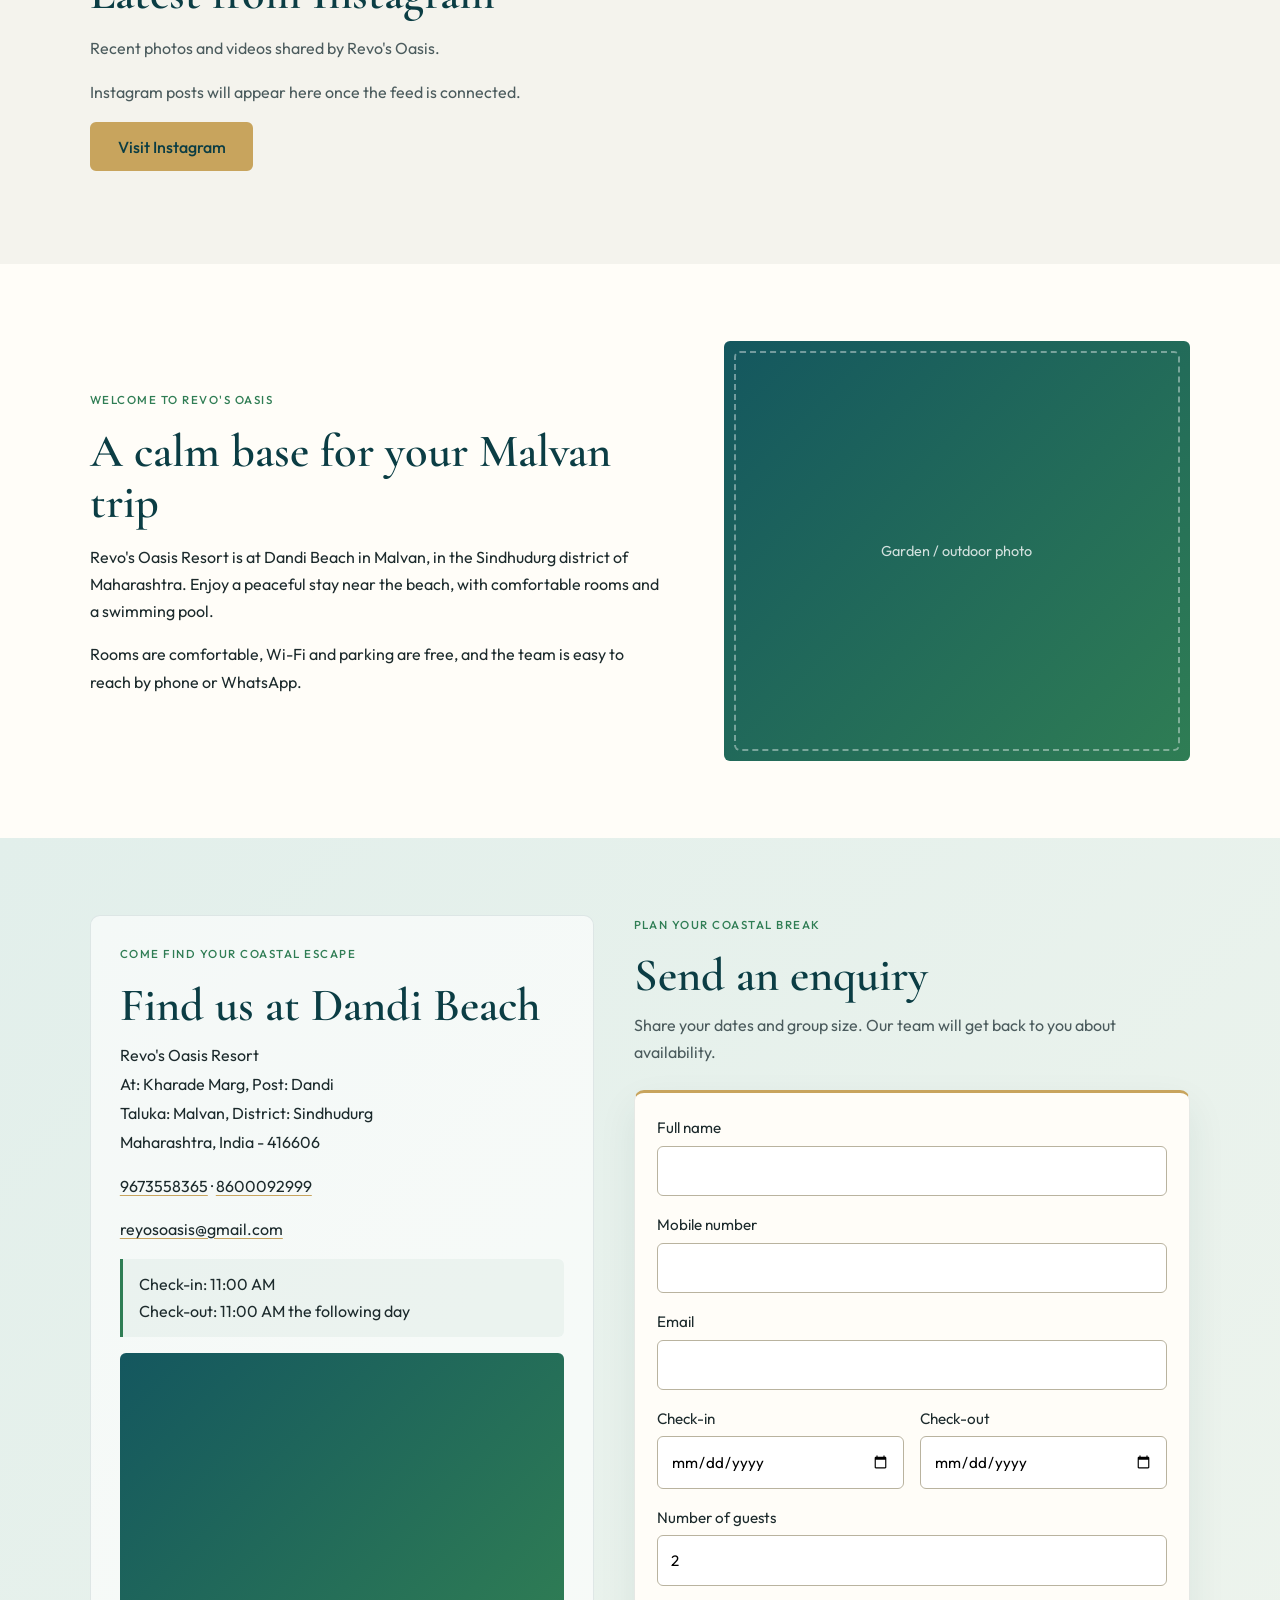
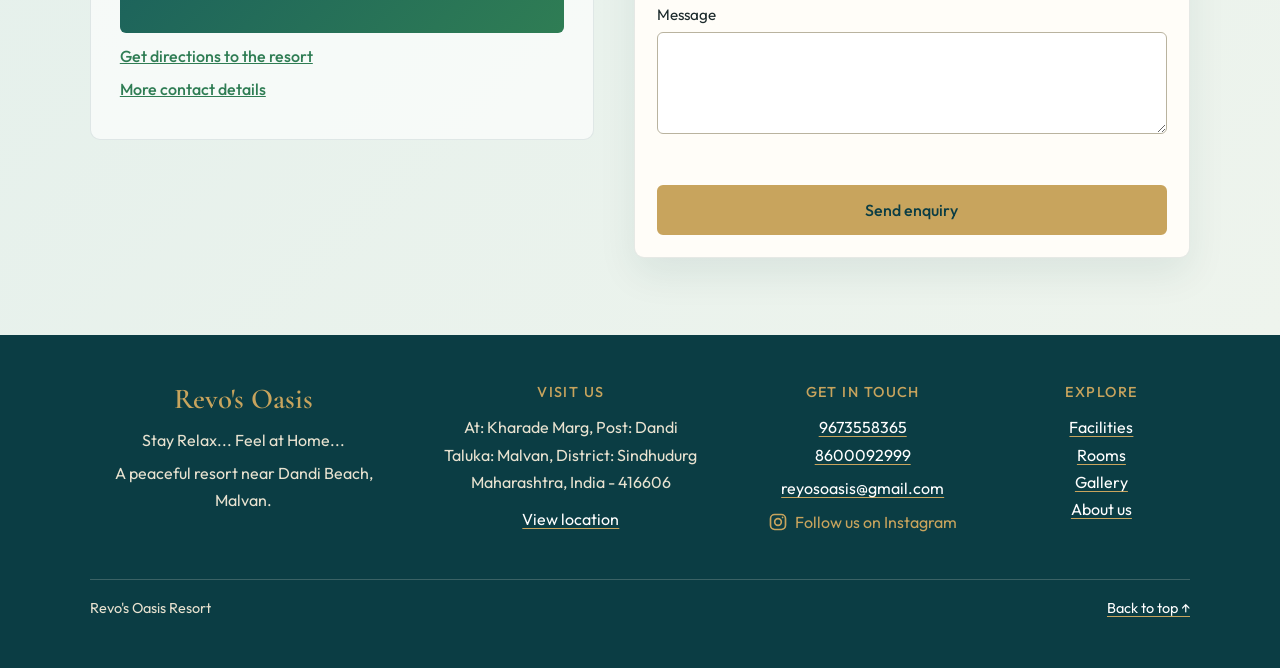
==== commit bdbd5738: "Update resort details and location layout Co-authored-by: Copilot <223556219+Copilot@users.noreply.g" ====
--- a/index.html
+++ b/index.html
@@ -3,11 +3,11 @@
 <head>
 <meta charset="UTF-8">
 <meta name="viewport" content="width=device-width, initial-scale=1">
-<title>Revo's Oasis Guest House | Stay Near Dandi Beach, Malvan</title>
-<meta name="description" content="Revo's Oasis Guest House at Dandi Beach, Malvan, Sindhudurg offers comfortable rooms, a swimming pool, free Wi-Fi and free parking.">
+<title>Revo's Oasis Resort | Stay Near Dandi Beach, Malvan</title>
+<meta name="description" content="Revo's Oasis Resort at Dandi Beach, Malvan, Sindhudurg offers comfortable rooms, a swimming pool, free Wi-Fi and free parking.">
 <link rel="canonical" href="https://YOUR-DOMAIN/">
 <meta property="og:type" content="website">
-<meta property="og:title" content="Revo's Oasis Guest House, Dandi Beach, Malvan">
+<meta property="og:title" content="Revo's Oasis Resort, Dandi Beach, Malvan">
 <meta property="og:description" content="Stay at Dandi Beach in Malvan, with comfortable rooms, a swimming pool, free Wi-Fi and free parking.">
 <meta property="og:image" content="https://YOUR-DOMAIN/images/room-1.jpg">
 <meta property="og:url" content="https://YOUR-DOMAIN/">
@@ -17,9 +17,10 @@
 <link rel="stylesheet" href="css/style.css">
 <link rel="stylesheet" href="css/responsive.css">
 <script type="application/ld+json">
-{"@context":"https://schema.org","@type":"LodgingBusiness","name":"Revo's Oasis Guest House",
+{"@context":"https://schema.org","@type":"LodgingBusiness","name":"Revo's Oasis Resort",
 "slogan":"Stay Relax... Feel at Home...","telephone":["+919673558365","+918600092999"],
 "address":{"@type":"PostalAddress","streetAddress":"Kharade Marg, Post Dandi","addressLocality":"Malvan","addressRegion":"Maharashtra","postalCode":"416606","addressCountry":"IN"},
+"geo":{"@type":"GeoCoordinates","latitude":16.047562711126414,"longitude":73.4746294997459},
 "email":"reyosoasis@gmail.com",
 "checkinTime":"11:00:00","checkoutTime":"11:00:00",
 "amenityFeature":[{"@type":"LocationFeatureSpecification","name":"Swimming pool","value":true},{"@type":"LocationFeatureSpecification","name":"Free Wi-Fi","value":true},{"@type":"LocationFeatureSpecification","name":"Free parking","value":true}],
@@ -40,11 +41,11 @@
 
 <main id="main">
 <section class="hero" id="top">
-  <img data-ph-hero src="images/hero.jpg" alt="Revo's Oasis Guest House near Dandi Beach, Malvan" onerror="this.remove()">
+  <img data-ph-hero src="images/hero.jpg" alt="Revo's Oasis Resort near Dandi Beach, Malvan" onerror="this.remove()">
   <div class="hero-text">
     <p class="kicker">Dandi Beach, Malvan</p>
     <h1>Stay Relax…<br>Feel at Home…</h1>
-    <p class="lead">A peaceful guest house near Dandi Beach, with a swimming pool, free Wi-Fi and free parking.</p>
+    <p class="lead">A peaceful resort near Dandi Beach, with a swimming pool, free Wi-Fi and free parking.</p>
     <div class="actions"><a class="btn" href="#enquiry">Send an enquiry</a><a class="btn ghost" href="tel:+919673558365">Call 9673558365</a></div>
   </div>
 </section>
@@ -93,7 +94,7 @@
   <div class="wrap">
     <h2>Rooms</h2>
     <p class="sub">Call us for room types, rates and availability for your dates.</p>
-    <div class="grid4"><figure class="ph" data-ph="Room photo"><img src="images/room-1.jpg" alt="Guest bedroom with teal cushions, wooden bed and wall lights at Revo's Oasis, Malvan" width="1280" height="960" loading="lazy" decoding="async"><figcaption>Teal room</figcaption></figure><figure class="ph" data-ph="Room photo"><img src="images/room-2.jpg" alt="Double bed with teal bed runner and panelled wall at Revo's Oasis Guest House" width="1280" height="960" loading="lazy" decoding="async"><figcaption>Teal room, front view</figcaption></figure><figure class="ph" data-ph="Room photo"><img src="images/room-3.jpg" alt="Room with olive green bedding and curtains at Revo's Oasis Guest House, Malvan" width="1280" height="960" loading="lazy" decoding="async"><figcaption>Olive green room</figcaption></figure><figure class="ph" data-ph="Room photo"><img src="images/room-4.jpg" alt="Room with gold and cream bedding and wall lights at Revo's Oasis Guest House" width="1280" height="960" loading="lazy" decoding="async"><figcaption>Gold and cream room</figcaption></figure></div>
+    <div class="grid4"><figure class="ph" data-ph="Room photo"><img src="images/room-1.jpg" alt="Guest bedroom with teal cushions, wooden bed and wall lights at Revo's Oasis, Malvan" width="1280" height="960" loading="lazy" decoding="async"><figcaption>Teal room</figcaption></figure><figure class="ph" data-ph="Room photo"><img src="images/room-2.jpg" alt="Double bed with teal bed runner and panelled wall at Revo's Oasis Resort" width="1280" height="960" loading="lazy" decoding="async"><figcaption>Teal room, front view</figcaption></figure><figure class="ph" data-ph="Room photo"><img src="images/room-3.jpg" alt="Room with olive green bedding and curtains at Revo's Oasis Resort, Malvan" width="1280" height="960" loading="lazy" decoding="async"><figcaption>Olive green room</figcaption></figure><figure class="ph" data-ph="Room photo"><img src="images/room-4.jpg" alt="Room with gold and cream bedding and wall lights at Revo's Oasis Resort" width="1280" height="960" loading="lazy" decoding="async"><figcaption>Gold and cream room</figcaption></figure></div>
     <p><a class="link" href="gallery.html">See the full gallery</a></p>
   </div>
 </section>
@@ -101,7 +102,7 @@
 <section class="sec" id="explore">
   <div class="wrap">
     <h2>Explore Malvan</h2>
-    <p class="sub">Malvan is known for its beaches, a sea fort and its own coastal cuisine. Ask us at the guest house for the best way to plan each day.</p>
+    <p class="sub">Malvan is known for its beaches, a sea fort and its own coastal cuisine. Ask us at the resort for the best way to plan each day.</p>
     <div class="places-grid">
       <article class="place-card">
         <span class="place-icon"><svg viewBox="0 0 32 32" aria-hidden="true"><path d="M4 18c3 0 3-2 6-2s3 2 6 2 3-2 6-2 3 2 6 2M4 24c3 0 3-2 6-2s3 2 6 2 3-2 6-2 3 2 6 2"/><circle cx="22" cy="9" r="3"/><path d="M8 11c2-3 5-4 8-4"/></svg></span>
@@ -144,10 +145,10 @@
     <div>
       <p class="feature-kicker">WELCOME TO REVO'S OASIS</p>
       <h2>A calm base for your Malvan trip</h2>
-      <p>Revo's Oasis Guest House is at Dandi Beach in Malvan, in the Sindhudurg district of Maharashtra. Enjoy a peaceful stay near the beach, with comfortable rooms and a swimming pool.</p>
+      <p>Revo's Oasis Resort is at Dandi Beach in Malvan, in the Sindhudurg district of Maharashtra. Enjoy a peaceful stay near the beach, with comfortable rooms and a swimming pool.</p>
       <p>Rooms are comfortable, Wi-Fi and parking are free, and the team is easy to reach by phone or WhatsApp.</p>
     </div>
-    <div class="ph ph-tall" data-ph="Garden / outdoor photo"><img src="images/about.jpg" alt="Garden and outdoor area at Revo's Oasis Guest House" loading="lazy" onerror="this.remove()"></div>
+    <div class="ph ph-tall" data-ph="Garden / outdoor photo"><img src="images/about.jpg" alt="Garden and outdoor area at Revo's Oasis Resort" loading="lazy" onerror="this.remove()"></div>
   </div>
 </section>
 
@@ -184,12 +185,12 @@
     <aside class="location-panel" aria-labelledby="location-heading">
       <p class="feature-kicker">COME FIND YOUR COASTAL ESCAPE</p>
       <h2 id="location-heading">Find us at Dandi Beach</h2>
-      <p class="location-address">Revo's Oasis Guest House<br>At: Kharade Marg, Post: Dandi<br>Taluka: Malvan, District: Sindhudurg<br>Maharashtra, India - 416606</p>
+      <p class="location-address">Revo's Oasis Resort<br>At: Kharade Marg, Post: Dandi<br>Taluka: Malvan, District: Sindhudurg<br>Maharashtra, India - 416606</p>
       <p><a class="location-link" href="tel:+919673558365">9673558365</a><span aria-hidden="true"> · </span><a class="location-link" href="tel:+918600092999">8600092999</a></p>
       <p><a class="location-link" href="mailto:reyosoasis@gmail.com">reyosoasis@gmail.com</a></p>
       <p class="location-hours">Check-in: 11:00 AM<br>Check-out: 11:00 AM the following day</p>
       <div class="map-box" id="mapBox" data-ph="Map preview will appear when the Google Maps embed is connected"></div>
-      <p class="location-directions"><a class="link" href="https://www.google.com/maps/search/?api=1&amp;query=Kharade+Marg%2C+Dandi%2C+Malvan%2C+Sindhudurg%2C+416606" target="_blank" rel="noopener noreferrer">Search this address in Google Maps</a></p>
+      <p class="location-directions"><a class="link" href="https://www.google.com/maps/dir/?api=1&amp;destination=16.047562711126414%2C73.4746294997459" target="_blank" rel="noopener noreferrer">Get directions to the resort</a></p>
       <p class="location-directions"><a class="link" href="contact.html">More contact details</a></p>
     </aside>
   </div>
@@ -201,7 +202,7 @@
     <div class="footer-brand">
       <a class="brand" href="#top">Revo's Oasis</a>
       <p>Stay Relax... Feel at Home...</p>
-      <p>A peaceful guest house near Dandi Beach, Malvan.</p>
+      <p>A peaceful resort near Dandi Beach, Malvan.</p>
     </div>
     <div>
       <h2>Visit us</h2>
@@ -219,7 +220,7 @@
       <p><a class="footer-link" href="#facilities">Facilities</a><br><a class="footer-link" href="#rooms">Rooms</a><br><a class="footer-link" href="gallery.html">Gallery</a><br><a class="footer-link" href="#about">About us</a></p>
     </div>
   </div>
-  <div class="wrap footer-bottom"><span>Revo's Oasis Guest House</span><a class="footer-link" href="#top">Back to top ↑</a></div>
+  <div class="wrap footer-bottom"><span>Revo's Oasis Resort</span><a class="footer-link" href="#top">Back to top ↑</a></div>
 </footer>
 <script src="js/script.js"></script>
 </body>
--- a/css/style.css
+++ b/css/style.css
@@ -31,7 +31,7 @@
 .btn.ghost{background:transparent;color:#fff;border-color:#fff}
 .after .btn.ghost{color:var(--teal);border-color:var(--teal)}
 .link{color:var(--green);font-weight:500}
-.sec{padding:clamp(3.5rem,9vw,7rem) 5vw}
+.sec{padding:clamp(2.75rem,6vw,5rem) 5vw}
 .tint{background:var(--sand)}
 .wrap{max-width:1100px;margin:auto}.narrow{max-width:620px}
 .two{display:grid;grid-template-columns:1.1fr .9fr;gap:4rem;align-items:center}
@@ -79,8 +79,10 @@
 body:not(.inner) #facilities .feature-intro h2::after,body:not(.inner) #explore h2::after,body:not(.inner) #rooms h2::after{content:"";display:block;width:3.5rem;height:3px;margin-top:.85rem;border-radius:99px;background:var(--gold)}
 body:not(.inner) #enquiry form{padding:1.4rem;background:var(--shell);border:1px solid rgba(11,61,68,.1);border-top:3px solid var(--gold);border-radius:10px;box-shadow:0 16px 38px rgba(11,61,68,.08)}
 body:not(.inner) #enquiry input,body:not(.inner) #enquiry textarea{width:100%;min-width:0}
-.booking-location{display:grid;grid-template-columns:minmax(0,1.05fr) minmax(0,.95fr);align-items:start;gap:2.5rem}
+.booking-location{display:grid;grid-template-columns:minmax(0,.95fr) minmax(0,1.05fr);grid-template-areas:"location enquiry";align-items:start;gap:2.5rem}
 .booking-panel,.location-panel{min-width:0}
+.booking-panel{grid-area:enquiry}
+.location-panel{grid-area:location}
 .booking-panel h2,.location-panel h2{margin:.45rem 0 .65rem}
 .booking-panel>.sub{margin-bottom:1.1rem}
 .location-panel{padding:1.8rem;background:rgba(255,255,255,.62);border:1px solid rgba(11,61,68,.1);border-radius:10px}
@@ -110,7 +112,7 @@
 /* placeholders, inner pages, gallery */
 .ph[data-ph]::before{content:attr(data-ph);position:absolute;inset:0;display:grid;place-items:center;text-align:center;padding:1rem;color:rgba(255,255,255,.8);font-size:.9rem;border:2px dashed rgba(255,255,255,.4);border-radius:var(--r);margin:10px;z-index:0}
 .ph img{z-index:1}
-.page-head{background:linear-gradient(160deg,var(--teal),var(--teal2));color:#fff;padding:8rem 5vw 3rem}
+.page-head{background:linear-gradient(160deg,var(--teal),var(--teal2));color:#fff;padding:7rem 5vw 2.5rem}
 .page-head h1{color:#fff;font-size:clamp(2.5rem,6vw,4rem)}.page-head .lead{color:#e8e2d0}
 .gallery-back{display:inline-flex;align-items:center;gap:.45rem;margin-bottom:1.25rem;padding:.45rem .9rem;border:1px solid rgba(250,246,236,.55);border-radius:var(--r);color:var(--ivory);font-size:.92rem;text-decoration:none;transition:background .2s ease,color .2s ease}
 .gallery-back:hover{background:var(--gold);border-color:var(--gold);color:var(--teal)}
--- a/css/responsive.css
+++ b/css/responsive.css
@@ -8,8 +8,7 @@
   .feature-grid,.places-grid{grid-template-columns:repeat(2,minmax(0,1fr))}
   .feature-card{min-height:0;padding:1.2rem}
   .feature-cta{align-items:flex-start;flex-direction:column}
-  .booking-location{grid-template-columns:1fr;gap:2rem}
-  .location-panel{order:2}
+  .booking-location{grid-template-columns:1fr;grid-template-areas:"location" "enquiry";gap:2rem}
   .footer-grid{grid-template-columns:repeat(2,minmax(0,1fr))}
 }
 @media (max-width:480px){
